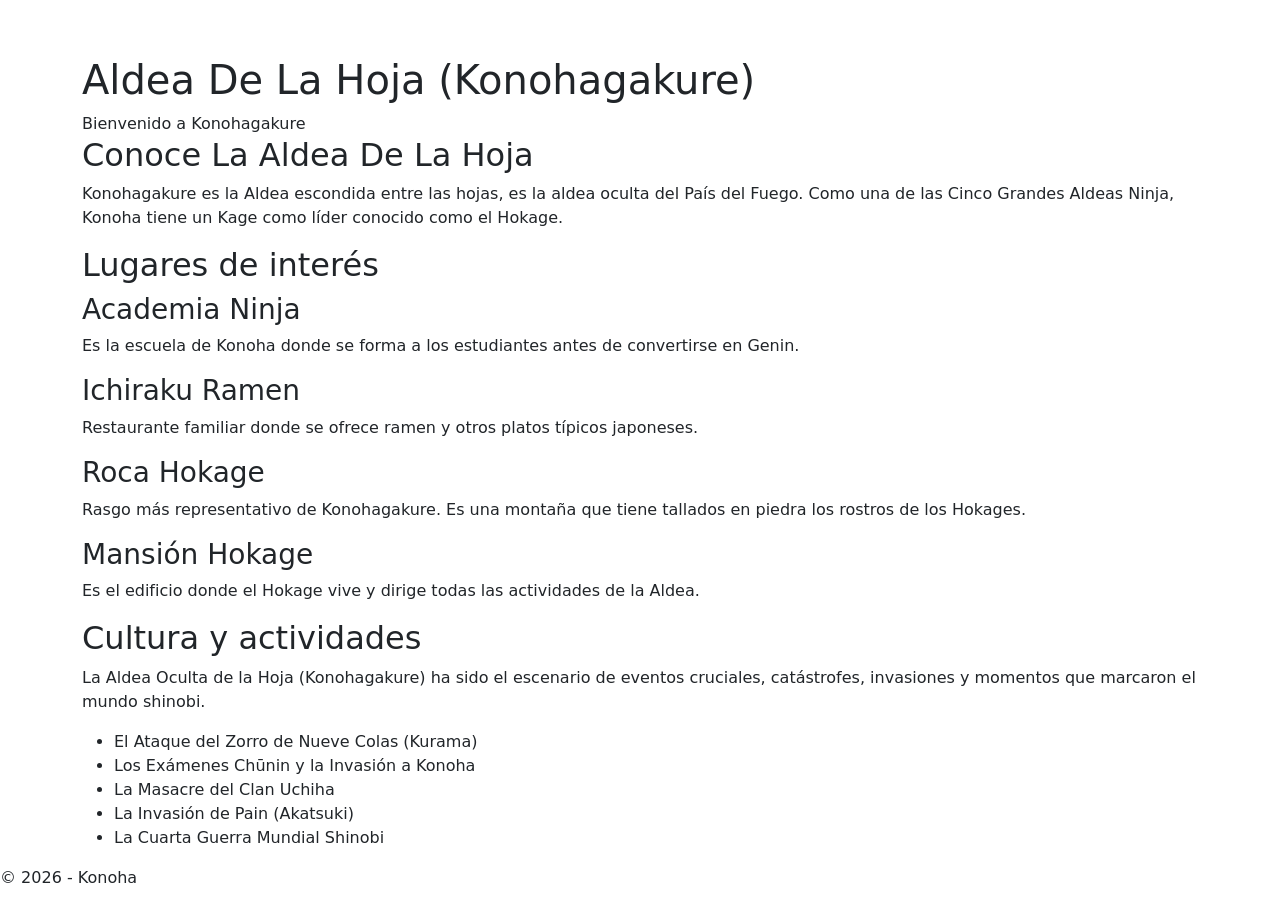
==== index.html @ 2e70762f "Add files via upload" ====
<!DOCTYPE html>
<html lang="es">
<head>
    <meta charset="UTF-8">
    <meta name="viewport" content="width=device-width, initial-scale=1.0">
    <title>Inicio - Konohagakure</title>
    <link href="https://cdn.jsdelivr.net/npm/bootstrap@5.3.8/dist/css/bootstrap.min.css" rel="stylesheet">
    <link rel="stylesheet" href="CSS/Naruto.css?v=3">
</head>
<body>
    <header class="site-header">
        <nav class="navbar navbar-expand-lg konoha-navbar" data-bs-theme="dark">
            <div class="container">
                <a class="navbar-brand" href="index.html">Konohagakure</a>
                <button class="navbar-toggler" type="button" data-bs-toggle="collapse" data-bs-target="#menuKonoha" aria-controls="menuKonoha" aria-expanded="false" aria-label="Abrir o cerrar menú">
                    <span class="navbar-toggler-icon"></span>
                </button>
                <div class="collapse navbar-collapse" id="menuKonoha">
                    <div class="navbar-nav ms-auto">
                        <a class="nav-link active" aria-current="page" href="index.html">Inicio</a>
                        <a class="nav-link" href="ciudad.html">Ciudad</a>
                        <a class="nav-link" href="lugares.html">Lugares</a>
                        <a class="nav-link" href="contacto.html">Contacto</a>
                    </div>
                </div>
            </div>
        </nav>

        <div class="container header-content">
            <h1>Aldea De La Hoja (Konohagakure)</h1>
            <text:center>Bienvenido a Konohagakure</text:center>
        </div>
    </header>

    <main class="container page-content">
        <section class="content-section">
            <h2>Conoce La Aldea De La Hoja</h2>
            <p>Konohagakure es la Aldea escondida entre las hojas, es la aldea oculta del País del Fuego. Como una de las Cinco Grandes Aldeas Ninja, Konoha tiene un Kage como líder conocido como el Hokage.</p>
        </section>

        <section class="content-section">
            <h2>Lugares de interés</h2>
            <div class="konoha-grid konoha-grid-4">
                <div>
                    <article class="konoha-card h-100">
                        <h3>Academia Ninja</h3>
                        <p>Es la escuela de Konoha donde se forma a los estudiantes antes de convertirse en Genin.</p>
                    </article>
                </div>
                <div>
                    <article class="konoha-card h-100">
                        <h3>Ichiraku Ramen</h3>
                        <p>Restaurante familiar donde se ofrece ramen y otros platos típicos japoneses.</p>
                    </article>
                </div>
                <div>
                    <article class="konoha-card h-100">
                        <h3>Roca Hokage</h3>
                        <p>Rasgo más representativo de Konohagakure. Es una montaña que tiene tallados en piedra los rostros de los Hokages.</p>
                    </article>
                </div>
                <div>
                    <article class="konoha-card h-100">
                        <h3>Mansión Hokage</h3>
                        <p>Es el edificio donde el Hokage vive y dirige todas las actividades de la Aldea.</p>
                    </article>
                </div>
            </div>
        </section>

        <section class="content-section">
            <h2>Cultura y actividades</h2>
            <p>La Aldea Oculta de la Hoja (Konohagakure) ha sido el escenario de eventos cruciales, catástrofes, invasiones y momentos que marcaron el mundo shinobi.</p>
            <ul class="konoha-list">
                <li>El Ataque del Zorro de Nueve Colas (Kurama)</li>
                <li>Los Exámenes Chūnin y la Invasión a Konoha</li>
                <li>La Masacre del Clan Uchiha</li>
                <li>La Invasión de Pain (Akatsuki)</li>
                <li>La Cuarta Guerra Mundial Shinobi</li>
            </ul>
        </section>
    </main>

    <footer class="site-footer">
        <p>© 2026 - Konoha</p>
    </footer>
    <script src="https://cdn.jsdelivr.net/npm/bootstrap@5.3.8/dist/js/bootstrap.bundle.min.js"></script>
    <script src="JS/konoha.js"></script>
</body>
</html>
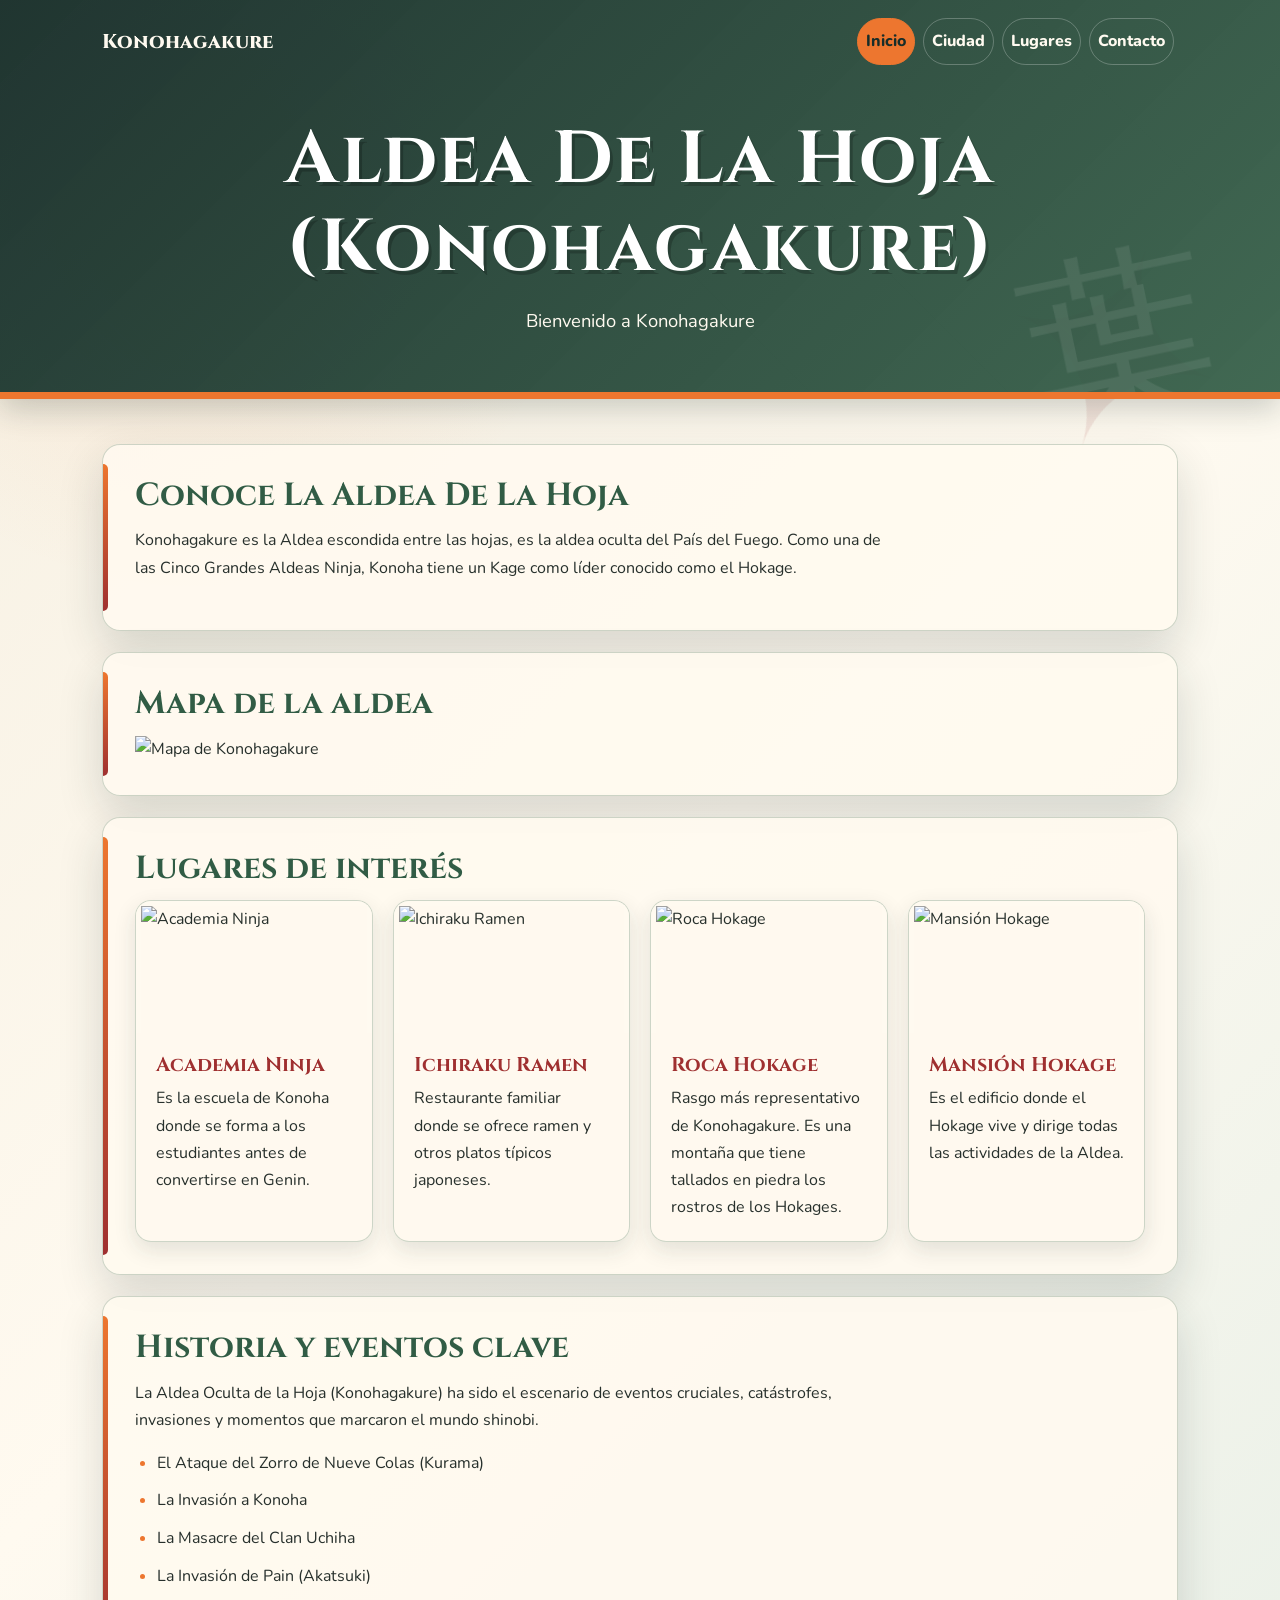
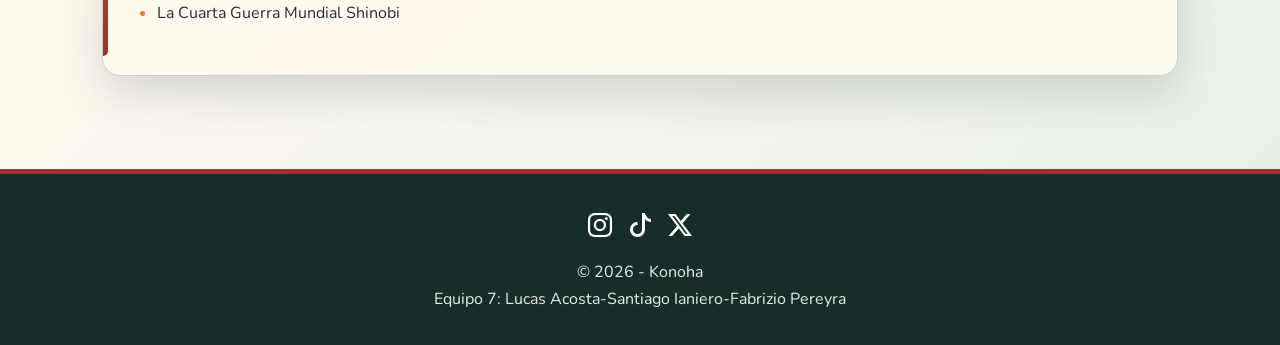
==== commit 2a184b67: "Add files via upload" ====
--- a/index.html
+++ b/index.html
@@ -5,6 +5,7 @@
     <meta name="viewport" content="width=device-width, initial-scale=1.0">
     <title>Inicio - Konohagakure</title>
     <link href="https://cdn.jsdelivr.net/npm/bootstrap@5.3.8/dist/css/bootstrap.min.css" rel="stylesheet">
+    <link rel="stylesheet" href="https://cdn.jsdelivr.net/npm/bootstrap-icons@1.11.3/font/bootstrap-icons.min.css">
     <link rel="stylesheet" href="CSS/Naruto.css?v=3">
 </head>
 <body>
@@ -28,7 +29,7 @@
 
         <div class="container header-content">
             <h1>Aldea De La Hoja (Konohagakure)</h1>
-            <text:center>Bienvenido a Konohagakure</text:center>
+            <p>Bienvenido a Konohagakure</p>
         </div>
     </header>
 
@@ -39,41 +40,58 @@
         </section>
 
         <section class="content-section">
+            <h2>Mapa de la aldea</h2>
+            <img src="IMG/Mapa_Konoha.jpg" class="img-fluid" alt="Mapa de Konohagakure" width="100%" height="100%">
+        </section>
+
+        <section class="content-section">
             <h2>Lugares de interés</h2>
             <div class="konoha-grid konoha-grid-4">
                 <div>
-                    <article class="konoha-card h-100">
-                        <h3>Academia Ninja</h3>
-                        <p>Es la escuela de Konoha donde se forma a los estudiantes antes de convertirse en Genin.</p>
+                    <article class="card konoha-place-card h-100">
+                        <img src="IMG/Academia_Ninja_Interior.jpg" class="card-img-top" alt="Academia Ninja">
+                    <div class="card-body">
+                        <h3 class="card-title">Academia Ninja</h3>
+                        <p class="card-text">Es la escuela de Konoha donde se forma a los estudiantes antes de convertirse en Genin.</p>
+                    </div>
                     </article>
                 </div>
                 <div>
-                    <article class="konoha-card h-100">
-                        <h3>Ichiraku Ramen</h3>
-                        <p>Restaurante familiar donde se ofrece ramen y otros platos típicos japoneses.</p>
+                    <article class="card konoha-place-card h-100">
+                        <img src="IMG/Ramen_Ichiraku_Night.jpg" class="card-img-top" alt="Ichiraku Ramen">
+                    <div class="card-body">
+                        <h3 class="card-title">Ichiraku Ramen</h3>
+                        <p class="card-text">Restaurante familiar donde se ofrece ramen y otros platos típicos japoneses.</p>
+                    </div>
                     </article>
                 </div>
                 <div>
-                    <article class="konoha-card h-100">
-                        <h3>Roca Hokage</h3>
-                        <p>Rasgo más representativo de Konohagakure. Es una montaña que tiene tallados en piedra los rostros de los Hokages.</p>
+                    <article class="card konoha-place-card h-100">
+                        <img src="IMG/Roca_Hokage.jpg" class="card-img-top" alt="Roca Hokage">
+                    <div class="card-body">
+                        <h3 class="card-title">Roca Hokage</h3>
+                        <p class="card-text">Rasgo más representativo de Konohagakure. Es una montaña que tiene tallados en piedra los rostros de los Hokages.</p>
+                    </div>
                     </article>
                 </div>
                 <div>
-                    <article class="konoha-card h-100">
-                        <h3>Mansión Hokage</h3>
-                        <p>Es el edificio donde el Hokage vive y dirige todas las actividades de la Aldea.</p>
+                    <article class="card konoha-place-card h-100">
+                        <img src="IMG/Mansion_Hokage.jpg" class="card-img-top" alt="Mansión Hokage">
+                        <div class="card-body">
+                            <h3 class="card-title">Mansión Hokage</h3>
+                            <p class="card-text">Es el edificio donde el Hokage vive y dirige todas las actividades de la Aldea.</p>
+                        </div>
                     </article>
                 </div>
             </div>
         </section>
 
         <section class="content-section">
-            <h2>Cultura y actividades</h2>
+            <h2>Historia y eventos clave</h2>
             <p>La Aldea Oculta de la Hoja (Konohagakure) ha sido el escenario de eventos cruciales, catástrofes, invasiones y momentos que marcaron el mundo shinobi.</p>
             <ul class="konoha-list">
                 <li>El Ataque del Zorro de Nueve Colas (Kurama)</li>
-                <li>Los Exámenes Chūnin y la Invasión a Konoha</li>
+                <li>La Invasión a Konoha</li>
                 <li>La Masacre del Clan Uchiha</li>
                 <li>La Invasión de Pain (Akatsuki)</li>
                 <li>La Cuarta Guerra Mundial Shinobi</li>
@@ -82,9 +100,21 @@
     </main>
 
     <footer class="site-footer">
+        <div style="display: flex; justify-content: center; gap: 16px; margin-bottom: 12px;">
+            <a href="https://www.instagram.com/aldeadelahoja.konoha?fqnt=MXg5YjBpZnpuYnRqcQ==" target="_blank" rel="noopener noreferrer" aria-label="Instagram" style="color: #ffffff; font-size: 1.5rem; text-decoration: none;">
+                <i class="bi bi-instagram"></i>
+            </a>
+            <a href="https://www.tiktok.com/@konoha7138?_r=1&_t=ZS-9BYxd3NG398" target="_blank" rel="noopener noreferrer" aria-label="TikTok" style="color: #ffffff; font-size: 1.5rem; text-decoration: none;">
+                <i class="bi bi-tiktok"></i>
+            </a>
+            <a href="https://x.com/AldeaDeLaHoja17" target="_blank" rel="noopener noreferrer" aria-label="X" style="color: #ffffff; font-size: 1.5rem; text-decoration: none;">
+                <i class="bi bi-twitter-x"></i>
+            </a>
+        </div>
         <p>© 2026 - Konoha</p>
+        <p>Equipo 7: Lucas Acosta-Santiago Ianiero-Fabrizio Pereyra</p>
     </footer>
     <script src="https://cdn.jsdelivr.net/npm/bootstrap@5.3.8/dist/js/bootstrap.bundle.min.js"></script>
     <script src="JS/konoha.js"></script>
 </body>
-</html>
+</html>
--- a/CSS/Naruto.css
+++ b/CSS/Naruto.css
@@ -0,0 +1,373 @@
+@import url('https://fonts.googleapis.com/css2?family=Cinzel:wght@500;600;700;800&family=Nunito:wght@400;600;700;800&display=swap');
+
+:root {
+  --verde-hoja: #315c45;
+  --verde-profundo: #172d29;
+  --verde-suave: #e7efe7;
+  --naranja-chakra: #ed762f;
+  --rojo-uchija: #9f3030;
+  --crema: #fffaf0;
+  --tinta: #27302c;
+  --borde: rgba(49, 92, 69, 0.24);
+  --sombra: 0 18px 45px rgba(23, 45, 41, 0.16);
+}
+
+* { box-sizing: border-box; }
+html { scroll-behavior: smooth; }
+
+body {
+  margin: 0;
+  min-height: 100vh;
+  color: var(--tinta);
+  font-family: 'Nunito', system-ui, sans-serif;
+  line-height: 1.7;
+  background:
+    radial-gradient(circle at 15% 10%, rgba(237, 118, 47, .10), transparent 25rem),
+    linear-gradient(135deg, #f5efe1 0%, #fffaf0 48%, #e7efe7 100%);
+}
+
+body::before {
+  content: '✦';
+  position: fixed;
+  right: 4vw;
+  top: 13vh;
+  z-index: -1;
+  color: rgba(159, 48, 48, .10);
+  font-size: clamp(8rem, 22vw, 20rem);
+  transform: rotate(18deg);
+  pointer-events: none;
+}
+
+.site-header {
+  position: relative;
+  overflow: hidden;
+  padding: 0 0 3.5rem;
+  color: var(--crema);
+  text-align: center;
+  background:
+    linear-gradient(135deg, rgba(23, 45, 41, .96), rgba(49, 92, 69, .92)),
+    repeating-linear-gradient(45deg, transparent 0 12px, rgba(255,255,255,.04) 13px 14px);
+  border-bottom: 7px solid var(--naranja-chakra);
+  box-shadow: 0 10px 30px rgba(23, 45, 41, .22);
+}
+
+.site-header::after {
+  content: '葉';
+  position: absolute;
+  right: 5%;
+  bottom: -3rem;
+  color: rgba(255,255,255,.08);
+  font-family: Georgia, serif;
+  font-size: 12rem;
+  line-height: 1;
+  transform: rotate(-12deg);
+  pointer-events: none;
+}
+
+.konoha-navbar {
+  position: relative;
+  z-index: 2;
+  padding: 1rem 0;
+  margin-bottom: 2rem;
+  background: transparent;
+}
+
+.konoha-navbar .navbar-brand {
+  color: var(--crema);
+  font-family: 'Cinzel', Georgia, serif;
+  font-weight: 800;
+}
+.konoha-navbar .navbar-brand:hover { color: var(--naranja-chakra); }
+.konoha-navbar .nav-link {
+  margin: .15rem .25rem;
+  padding: .55rem 1rem;
+  color: var(--crema);
+  font-weight: 800;
+  border: 1px solid rgba(255,255,255,.25);
+  border-radius: 999px;
+  transition: .2s ease;
+}
+.konoha-navbar .nav-link:hover,
+.konoha-navbar .nav-link:focus,
+.konoha-navbar .nav-link.active {
+  color: var(--verde-profundo);
+  background: var(--naranja-chakra);
+  border-color: var(--naranja-chakra);
+}
+.konoha-navbar .navbar-toggler { border-color: rgba(255,250,240,.55); }
+.konoha-navbar .navbar-toggler:focus { box-shadow: 0 0 0 .2rem rgba(237,118,47,.3); }
+
+.header-content { position: relative; z-index: 1; }
+h1, h2, h3 {
+  font-family: 'Cinzel', Georgia, serif;
+  line-height: 1.2;
+}
+h1 {
+  margin: 0 auto .8rem;
+  max-width: 900px;
+  color: #fff;
+  font-size: clamp(2rem, 6vw, 4.6rem);
+  letter-spacing: .03em;
+  text-shadow: 3px 4px 0 rgba(0,0,0,.2);
+}
+.header-content p { margin: 0 auto; font-size: 1.15rem; }
+
+.page-content {
+  max-width: 1100px;
+  padding-top: 1.5rem;
+  padding-bottom: 1.5rem;
+}
+.content-section {
+  position: relative;
+  margin: 1.3rem 0;
+  padding: clamp(1.2rem, 3vw, 2rem);
+  background: rgba(255, 250, 240, .88);
+  border: 1px solid var(--borde);
+  border-radius: 18px;
+  box-shadow: var(--sombra);
+}
+.content-section::before {
+  content: '';
+  position: absolute;
+  left: 0;
+  top: 1.2rem;
+  bottom: 1.2rem;
+  width: 5px;
+  border-radius: 0 5px 5px 0;
+  background: linear-gradient(var(--naranja-chakra), var(--rojo-uchija));
+}
+h2 { margin-top: 0; color: var(--verde-hoja); font-size: clamp(1.45rem, 3vw, 2rem); }
+h3 { color: var(--rojo-uchija); }
+p { max-width: 75ch; }
+
+.konoha-card {
+  position: relative;
+  margin: 0;
+  padding: 1.4rem;
+  background: rgba(231, 239, 231, .85);
+  border: 1px solid var(--borde);
+  border-radius: 15px;
+  box-shadow: none;
+}
+.konoha-card h3 { margin-bottom: .8rem; }
+.konoha-card p { margin-bottom: 0; }
+
+.konoha-list { padding-left: 1.4rem; }
+.konoha-list li { margin: .65rem 0; }
+.konoha-list li::marker { color: var(--naranja-chakra); }
+strong { color: var(--verde-hoja); }
+
+.konoha-zones .list-group-item {
+  padding: 1rem 1.2rem;
+  color: var(--tinta);
+  background: rgba(231, 239, 231, .75);
+  border-color: var(--borde);
+}
+
+.konoha-place-card {
+  overflow: hidden;
+  color: var(--tinta);
+  background: rgba(255, 250, 240, .95);
+  border: 1px solid var(--borde);
+  border-radius: 16px;
+  box-shadow: 0 8px 22px rgba(23, 45, 41, .12);
+  transition: transform .2s ease, box-shadow .2s ease;
+}
+.konoha-place-card:hover {
+  transform: translateY(-4px);
+  box-shadow: var(--sombra);
+}
+.konoha-place-card .card-img-top {
+  display: block;
+  width: 100%;
+  height: auto;
+  aspect-ratio: 16 / 9;
+  object-fit: cover;
+  border: 5px solid var(--crema);
+  border-bottom: 0;
+}
+.konoha-place-card .card-body { padding: 1.25rem; }
+.konoha-place-card .card-title { color: var(--rojo-uchija); font-size: 1.25rem; }
+.konoha-place-card .card-text { margin-bottom: 0; }
+
+.site-footer {
+  margin-top: 3rem;
+  padding: 2rem 1rem;
+  color: var(--verde-suave);
+  text-align: center;
+  background: var(--verde-profundo);
+  border-top: 5px solid var(--rojo-uchija);
+}
+.site-footer p { margin: 0 auto; }
+
+@media (max-width: 991.98px) {
+  .konoha-navbar .navbar-nav { padding-top: .75rem; }
+  .konoha-navbar .nav-link { display: inline-block; width: fit-content; }
+}
+@media (max-width: 600px) {
+  .site-header { padding-bottom: 2.5rem; }
+  .konoha-navbar { margin-bottom: 1.25rem; }
+  .page-content { padding-top: .5rem; }
+  .content-section { padding: 1.25rem 1rem 1.25rem 1.3rem; }
+  .content-section::before { top: 1rem; bottom: 1rem; }
+}
+@media (prefers-reduced-motion: reduce) {
+  *, *::before, *::after { scroll-behavior: auto !important; transition: none !important; }
+}
+
+:root {
+  --bs-body-font-family: 'Nunito', system-ui, sans-serif;
+  --bs-body-color: var(--tinta);
+  --bs-body-line-height: 1.7;
+  --bs-link-color-rgb: 159, 48, 48;
+  --bs-link-hover-color-rgb: 237, 118, 47;
+  --bs-border-color: var(--borde);
+  --bs-heading-color: var(--verde-hoja);
+}
+
+h1, h2, h3 { font-weight: 700; margin-bottom: .75rem; }
+h1 { margin-bottom: .8rem; }
+
+.container.page-content, .konoha-navbar > .container, .header-content.container {
+  max-width: 1100px;
+}
+
+.page-content a:not(.btn) { font-weight: 700; text-underline-offset: 3px; }
+
+/* Foco visible para teclado */
+.konoha-navbar .nav-link:focus-visible,
+.konoha-place-card:focus-visible,
+.volver-arriba:focus-visible { outline: 3px solid var(--naranja-chakra); outline-offset: 3px; }
+
+.konoha-navbar .navbar-collapse.show,
+.konoha-navbar .navbar-collapse.collapsing {
+  margin-top: .75rem;
+  padding: .5rem;
+  background: rgba(23, 45, 41, .55);
+  border-radius: 14px;
+}
+
+.konoha-zones { border-radius: 14px; overflow: hidden; }
+.konoha-zones .list-group-item { border-radius: 0; }
+.konoha-place-card { cursor: pointer; }
+
+.konoha-form .form-label { font-weight: 800; color: var(--verde-hoja); }
+.konoha-form .form-control {
+  background: rgba(255, 250, 240, .95);
+  border-color: var(--borde);
+  border-radius: 12px;
+  color: var(--tinta);
+}
+.konoha-form .form-control:focus {
+  border-color: var(--naranja-chakra);
+  box-shadow: 0 0 0 .2rem rgba(237, 118, 47, .25);
+}
+.btn-konoha {
+  padding: .6rem 1.6rem;
+  font-weight: 800;
+  color: var(--verde-profundo);
+  background: var(--naranja-chakra);
+  border: 0;
+  border-radius: 999px;
+}
+.btn-konoha:hover, .btn-konoha:focus { color: #fff; background: var(--rojo-uchija); }
+.alert-konoha {
+  color: var(--verde-profundo);
+  background: var(--verde-suave);
+  border: 1px solid var(--verde-hoja);
+  border-radius: 12px;
+}
+
+.konoha-modal .modal-content {
+  background: var(--crema);
+  border: 1px solid var(--borde);
+  border-radius: 16px;
+  overflow: hidden;
+}
+.konoha-modal .modal-header { border-bottom: 3px solid var(--naranja-chakra); }
+.konoha-modal .modal-title { color: var(--rojo-uchija); }
+.konoha-modal img { width: 100%; max-height: 60vh; object-fit: cover; border-radius: 12px; margin-bottom: 1rem; }
+
+.reveal { opacity: 0; }
+.reveal.visible { opacity: 1; animation: aparecer .6s ease backwards; }
+@keyframes aparecer { from { opacity: 0; transform: translateY(24px); } }
+
+.volver-arriba {
+  position: fixed;
+  right: 1.2rem;
+  bottom: 1.2rem;
+  z-index: 1030;
+  width: 3rem;
+  height: 3rem;
+  display: grid;
+  place-items: center;
+  font-size: 1.3rem;
+  color: var(--verde-profundo);
+  background: var(--naranja-chakra);
+  border: 0;
+  border-radius: 50%;
+  box-shadow: var(--sombra);
+  opacity: 0;
+  visibility: hidden;
+  transform: translateY(10px);
+  transition: opacity .25s, transform .25s, visibility .25s;
+}
+.volver-arriba.mostrar { opacity: 1; visibility: visible; transform: none; }
+.volver-arriba:hover { color: #fff; background: var(--rojo-uchija); }
+
+@media (prefers-reduced-motion: reduce) {
+  .reveal { opacity: 1; }
+  .reveal.visible { animation: none; }
+}
+
+.konoha-grid {
+  display: grid;
+  grid-template-columns: 1fr;
+  gap: 1.5rem;
+}
+.konoha-grid > * { min-width: 0; }
+.konoha-card, .konoha-place-card { overflow-wrap: break-word; }
+@media (min-width: 576px) { .konoha-grid { grid-template-columns: repeat(2, 1fr); } }
+@media (min-width: 992px) { .konoha-grid-3 { grid-template-columns: repeat(3, 1fr); } }
+@media (min-width: 1100px) { .konoha-grid-4 { grid-template-columns: repeat(4, 1fr); } }
+
+.konoha-form .form-select {
+  background-color: rgba(255, 250, 240, .95);
+  border-color: var(--borde);
+  border-radius: 12px;
+}
+.konoha-form .form-select:focus {
+  border-color: var(--naranja-chakra);
+  box-shadow: 0 0 0 .2rem rgba(237, 118, 47, .25);
+}
+.konoha-form .form-check-input:checked { background-color: var(--naranja-chakra); border-color: var(--naranja-chakra); }
+.konoha-form .form-check-input:focus { border-color: var(--naranja-chakra); box-shadow: 0 0 0 .2rem rgba(237, 118, 47, .25); }
+.konoha-form fieldset legend { font-size: 1rem; font-weight: 800; color: var(--verde-hoja); font-family: 'Nunito', sans-serif; }
+
+.konoha-grid {
+  display: grid !important;
+  width: 100% !important;
+  margin: 0 !important;
+  gap: 1.25rem !important;
+  grid-template-columns: minmax(0, 1fr) !important;
+}
+.konoha-grid > * {
+  width: auto !important;
+  max-width: none !important;
+  min-width: 0 !important;
+  margin: 0 !important;
+  padding: 0 !important;
+  flex: none !important;
+}
+.konoha-grid .konoha-card,
+.konoha-grid .konoha-place-card { width: 100% !important; height: 100%; }
+.konoha-grid-4 .konoha-card { padding: 1.1rem; }
+.konoha-grid-4 .konoha-card h3 { font-size: 1.15rem; }
+
+@media (min-width: 576px) {
+  .konoha-grid { grid-template-columns: repeat(2, minmax(0, 1fr)) !important; }
+}
+@media (min-width: 900px) {
+  .konoha-grid-4 { grid-template-columns: repeat(4, minmax(0, 1fr)) !important; }
+  .konoha-grid-3 { grid-template-columns: repeat(3, minmax(0, 1fr)) !important; }
+}
